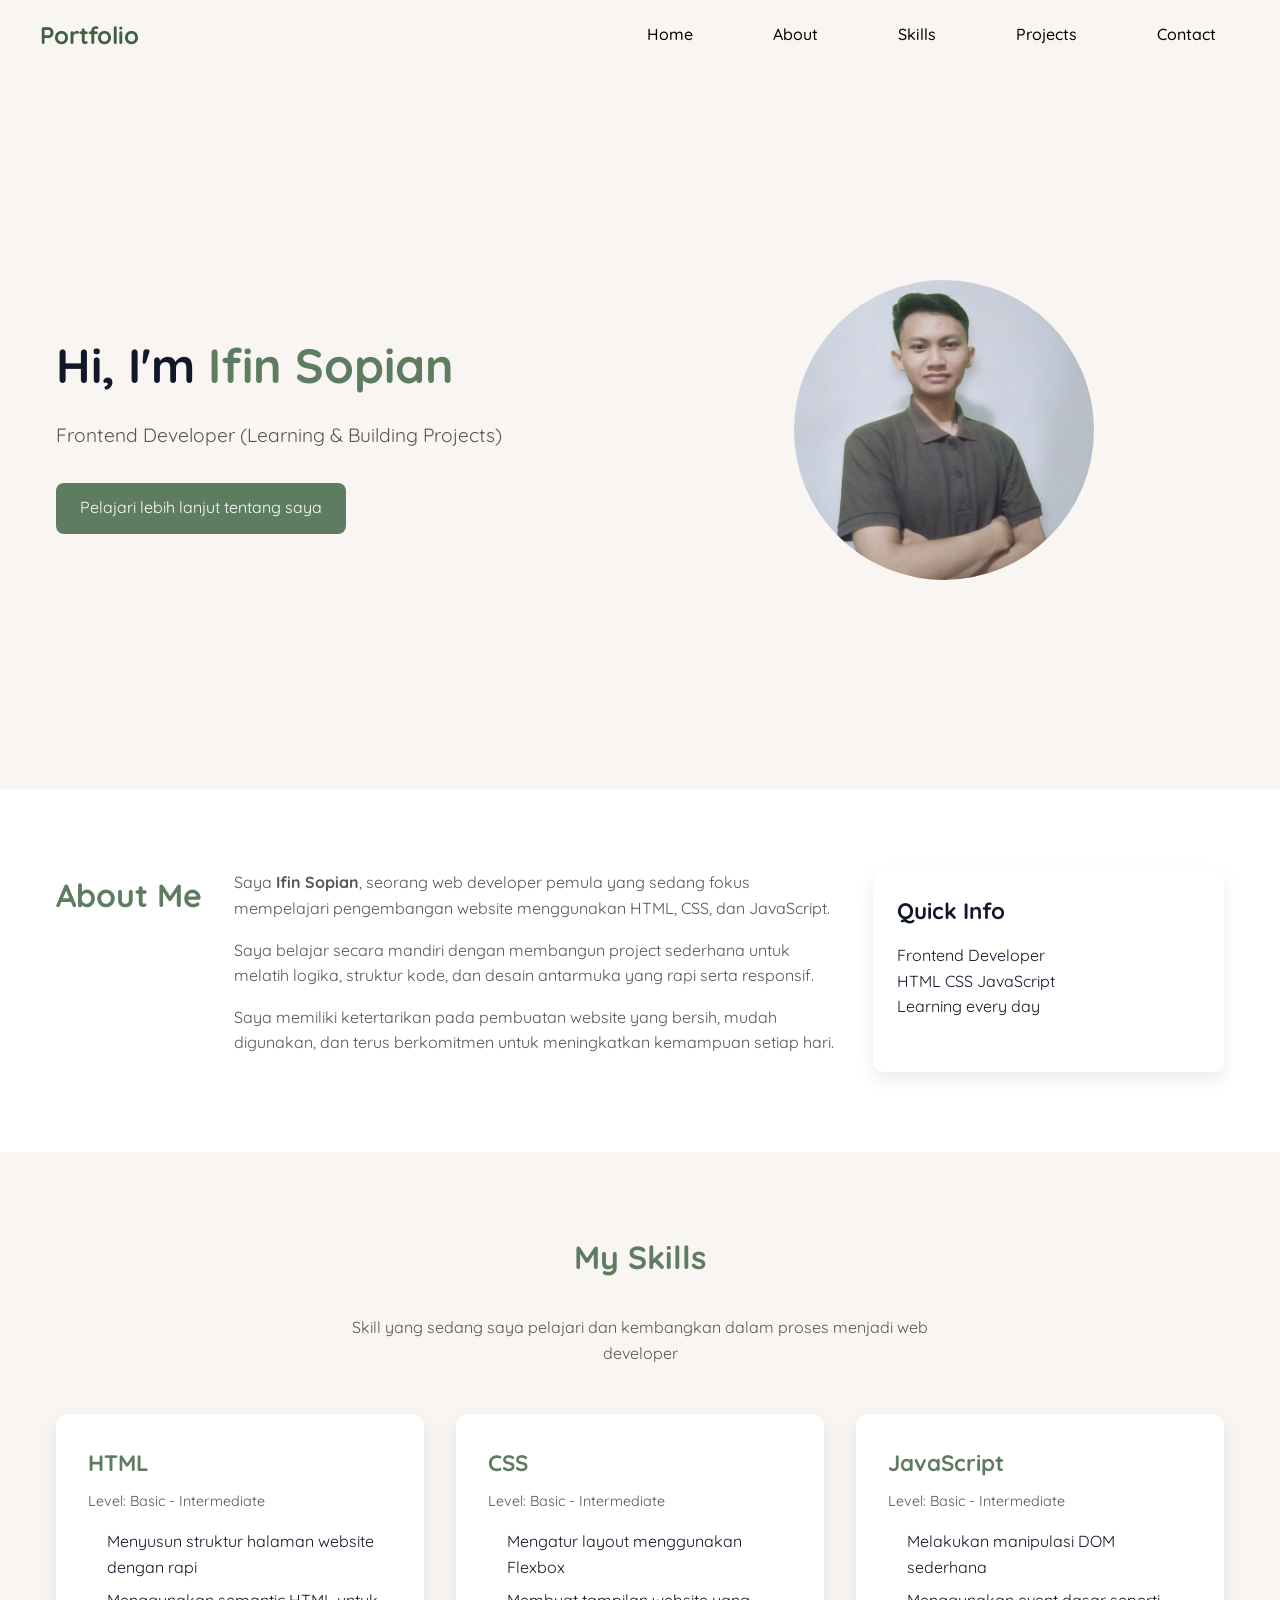
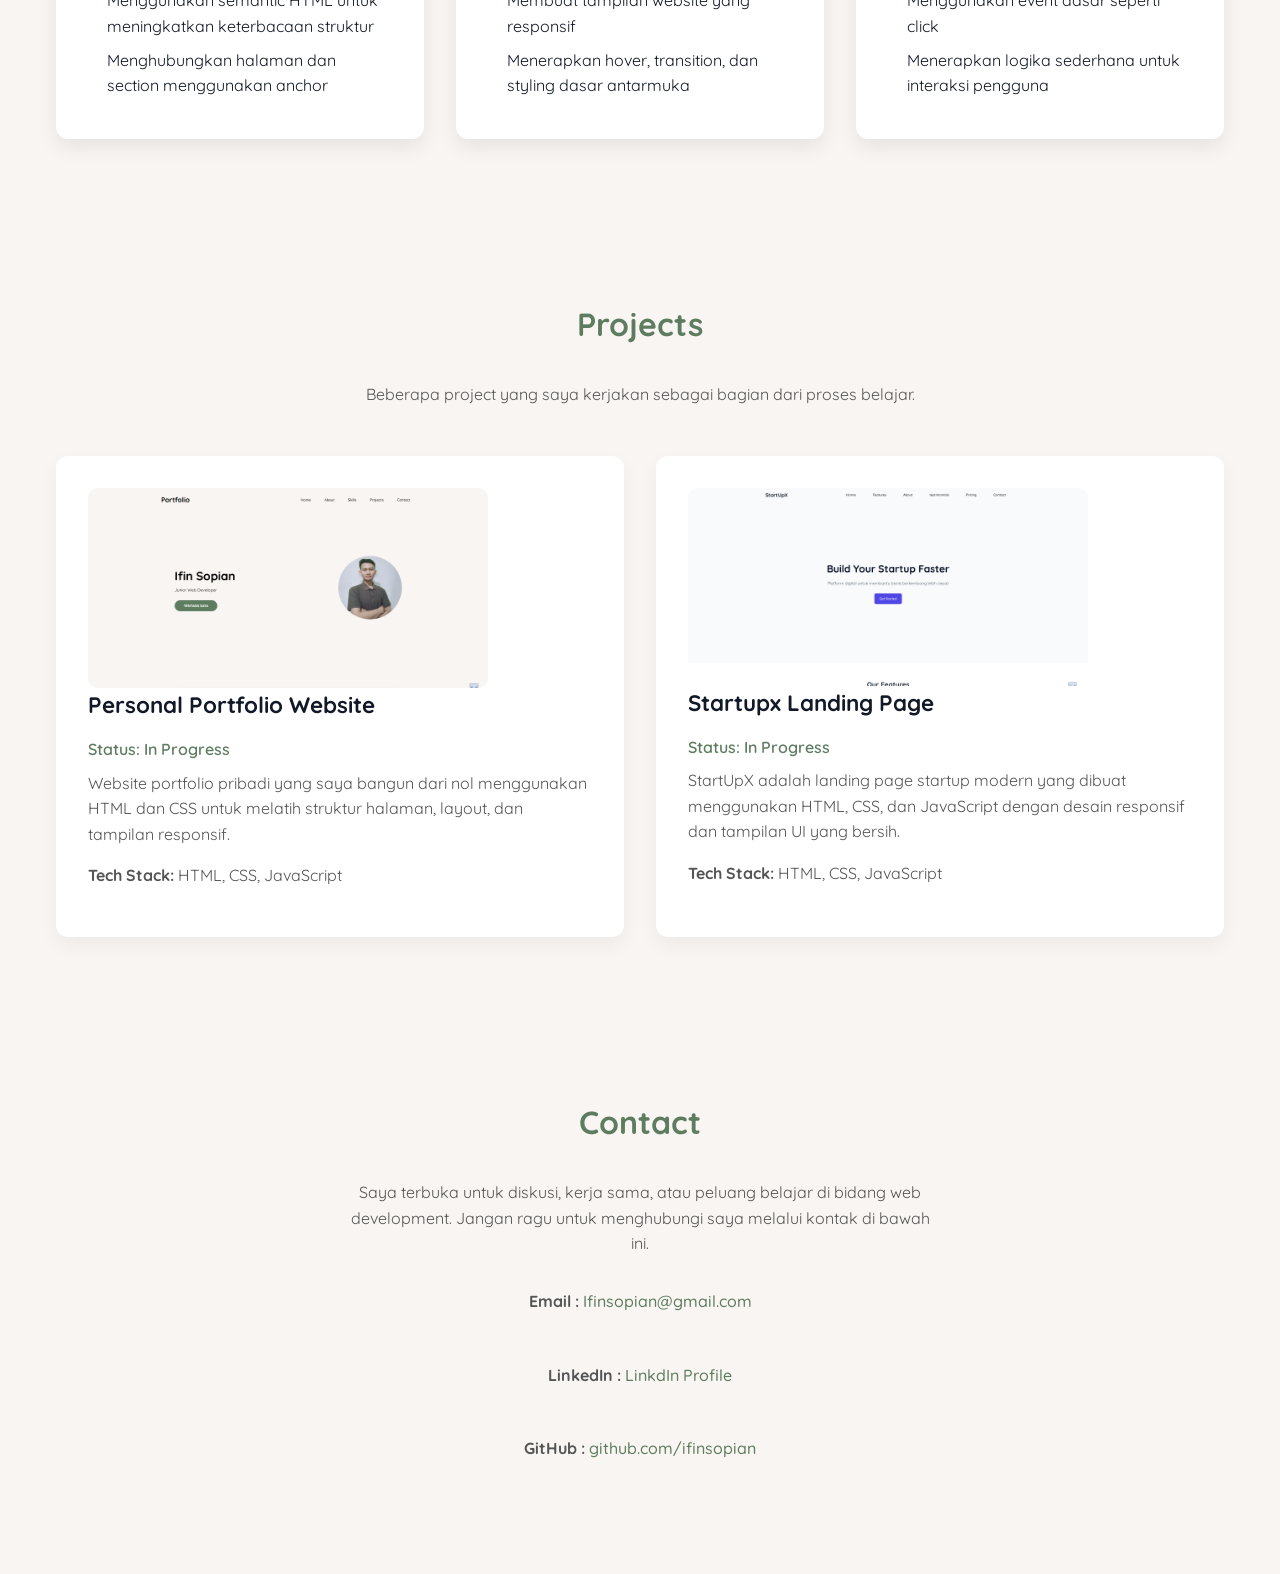
==== index.html @ 89c4efba "Add files via upload" ====
<!DOCTYPE html>
<html lang="id">
<head>
	<meta charset="utf-8">
	<meta name="viewport" content="width=device-width, initial-scale=1">
	<title>Ifin Sopian | Frontend Developer Portfolio</title>
	
	<link rel="stylesheet" type="text/css" href="css/app.css">
	<link rel="stylesheet" href="https://unpkg.com/aos@next/dist/aos.css" />

	<!-- google font -->
	<link rel="preconnect" href="https://fonts.googleapis.com">
	<link rel="preconnect" href="https://fonts.gstatic.com" crossorigin>
	<link href="https://fonts.googleapis.com/css2?family=Quicksand:wght@300..700&display=swap" rel="stylesheet">
	
	<meta name="author" content="ifin sopian">
	<meta name="keywords" content="Frontend Developer, HTML CSS JavaScript, Web Developer Portfolio.">
</head>
<body>
	<header class="navbar">
		<div class="container navbar-container">
			<div class="logo">
				<a href="#hero" class="logo-text">Portfolio</a>
			</div>
			<!-- toggle hamburger menu-->
			<button class="nav-toggle" aria-label="toggle navigation">
				<span></span>
				<span></span>
				<span></span>
			</button>
			<!-- batas toggle -->
			<nav class="nav-list" aria-label="Main Navigation" >
				<!-- screen reader bisa membedakan jika ada 2 nav -->
				<ul>
					<li><a href="#hero">Home</a></li>
					<li><a href="#about">About</a></li>
					<li><a href="#skills">Skills</a></li>
					<li><a href="#projects">Projects</a></li>
					<li><a href="#contact">Contact</a></li>
				</ul>
			</nav>
		</div>
	</header>

	<main>
		<section id="hero" aria-labelledby="hero-title">
			<div class="container hero-wrapper">

				<div class="content-description" data-aos="fade-up" data-aos-duration="300">
					<h1 class="title" id="hero-title">Hi, I'm <span>Ifin Sopian</span></h1>

					<p class="subtitle">Frontend Developer (Learning & Building Projects)</p>

					<a href="#about" class="btn-primary">Pelajari lebih lanjut tentang saya</a>
				</div>	

				<div class="content-image" data-aos="fade-left" data-aos-duration="300">
					<img src="img/ifin.png" alt="Foto Ifin Sopian, Frontend Developer" loading="lazy">
				</div>

			</div>
		</section>

		<section id="about">
			<div class="container about-wrapper">
				<h2 class="section-title">About Me</h2>

				<div class="about-content">
					<p>Saya <strong>Ifin Sopian</strong>, seorang web developer pemula yang sedang fokus mempelajari pengembangan website menggunakan HTML, CSS, dan JavaScript.</p>
					<p>Saya belajar secara mandiri dengan membangun project sederhana untuk melatih logika, struktur kode, dan desain antarmuka yang rapi serta responsif.</p>
					<p>Saya memiliki ketertarikan pada pembuatan website yang bersih, mudah digunakan, dan terus berkomitmen untuk meningkatkan kemampuan setiap hari.</p>	
				</div>

				<aside class="about-sidebar">
					<h3>Quick Info</h3>
					<ul>
						<li>Frontend Developer</li>
						<li>HTML CSS JavaScript</li>
						<li>Learning every day</li>
					</ul>
				</aside>
			</div>
		</section>

		<section id="skills">
			<div class="container">

				<h2 class="section-title">My Skills</h2>
				<p class="section-description">Skill yang sedang saya pelajari dan kembangkan dalam proses menjadi web developer</p>

				<div class="skills-grid">
					<article class="skill-card" data-aos="fade-right" data-aos-duration="300">
						<h3>HTML</h3>
						<p class="skill-level">Level: Basic - Intermediate</p>
						<ul>
							<li>Menyusun struktur halaman website dengan rapi</li>
							<li>Menggunakan semantic HTML untuk meningkatkan keterbacaan struktur</li>
							<li>Menghubungkan halaman dan section menggunakan anchor</li>
						</ul>
					</article>

					<article class="skill-card" data-aos="fade-up" data-aos-duration="300">
						<h3>CSS</h3>
						<p class="skill-level">Level: Basic - Intermediate</p>
						<ul>
							<li>Mengatur layout menggunakan Flexbox</li>
							<li>Membuat tampilan website yang responsif</li>
							<li>Menerapkan hover, transition, dan styling dasar antarmuka</li>
						</ul>	
					</article>

					<article class="skill-card" data-aos="fade-left" data-aos-duration="300">
						<h3>JavaScript</h3>
						<p class="skill-level">Level: Basic - Intermediate</p>
						<ul>
							<li>Melakukan manipulasi DOM sederhana</li>
							<li>Menggunakan event dasar seperti click</li>
							<li>Menerapkan logika sederhana untuk interaksi pengguna</li>
						</ul>
					</article>
				</div>

			</div>
		</section>

		<section id="projects">
			<div class="container">

				<h2 class="section-title">Projects</h2>
				<p class="section-description">Beberapa project yang saya kerjakan sebagai bagian dari proses belajar.</p>

				<div class="project-grid">
				<article class="project-card" data-aos="zoom-in" data-aos-duration="300">
					<div class="project-image">
						<img src="img/my-portfolio.png" alt="Personal Portfolio Website" loading="lazy">
					</div>

					<div class="project-content">
						<h3>Personal Portfolio Website</h3>
						<p class="project-status">Status: In Progress</p>

						<p>Website portfolio pribadi yang saya bangun dari nol menggunakan HTML dan CSS untuk melatih struktur halaman, layout, dan tampilan responsif.</p>
						<p><strong>Tech Stack:</strong> HTML, CSS, JavaScript</p>
					</div>
				</article>

				<article class="project-card" data-aos="zoom-in" data-aos-duration="300">
					<div class="project-image">
						<img src="img/startupx-landing-page.png" alt="Startupx-Landing-Page" loading="lazy">
					</div>

					<div class="project-content">
						<h3>Startupx Landing Page</h3>
						<p class="project-status">Status: In Progress</p>

						<p>StartUpX adalah landing page startup modern yang dibuat menggunakan HTML, CSS, dan JavaScript dengan desain responsif dan tampilan UI yang bersih.</p>
						<p><strong>Tech Stack:</strong> HTML, CSS, JavaScript</p>
					</div>
				</article>
				</div>

			</div>
		</section>

		<section id="contact">
			<div class="container">
				<h2 class="section-title">Contact</h2>
				<p>Saya terbuka untuk diskusi, kerja sama, atau peluang belajar di bidang web development. Jangan ragu untuk menghubungi saya melalui kontak di bawah ini.</p>

				<address class="contact-info">
					<p>
						<strong>Email :</strong>
						<a href="mailto:ifinsopian@gmail.com">Ifinsopian@gmail.com</a>
					</p>
					<p>
						<strong>LinkedIn :</strong>
						<a href="..." target="_blank" rel="noopener noreferrer">LinkdIn Profile</a>
					</p>
					<p>
						<strong>GitHub :</strong>
						<!-- pakai rel kalau link eksternal ada target _blank keamanan dan privacy-->
						<a href="..." target="_blank" rel="noopener noreferrer">github.com/ifinsopian</a>
					</p>
				</address>
			</div>
		</section>
	</main>

	<script>
		const toggle = document.querySelector(".nav-toggle");
		const nav = document.querySelector(".nav-list");

		toggle.addEventListener("click", () => {
			nav.classList.toggle("active");
			toggle.classList.toggle("active");
		});
	</script>
	  <script src="https://unpkg.com/aos@next/dist/aos.js"></script>
  <script>
    AOS.init();
  </script>
</body>
</html>
---- css/app.css ----
/* CSS BASED */
*,
*::before,
*::after{
	box-sizing: border-box;
	margin: 0;
	padding: 0;
}

:root{
	--primary:#5e7c60;
	--primary-dark:#3f5f42;
	--bg:#f9f5f2;
	/* background-color: var(--bg); */
}

html{
	scroll-behavior: smooth;
}

body{
	font-family: 'Quicksand', sans-serif;
	line-height: 1.6;
	background-color: #f9f5f2;
	color: #111827;
	/* tambahan */
	display: flex;
	flex-direction: column;
}

.container{
	width: 100%;
	max-width: 1200px;
	margin-inline: auto;
	padding-inline: 1rem;
}

section{
	padding: 5rem 0;
	width: 100%;
	scroll-margin-top: 70px;
}

h1{
	font-size: 3rem;
	font-weight: 700;
}

h2{
	font-size: 2rem;
	margin-bottom: 1.5rem;
}

h3{
	font-size: 1.4rem;
	margin-bottom: 0.8rem;
}

p{
	color: #555;
	margin-bottom: 1rem;
}

img{
	max-width: 100%;
	display: block;
	/* max-width → gambar tidak overflow
	display block → menghilangkan gap bawah */
}

a{
	text-decoration: none;
	color: inherit;
	transition: 0.2s ease;
}

.btn-primary{
	display: inline-block;
	padding: 0.8rem 1.5rem;
	background-color: #5e7c60;
	color: white;
	border-radius: 8px;
	transition: 0.3s ease;
	cursor: pointer;
}

.btn-primary:hover{
	background-color: #3f5f42;
}

input,
textarea,
button,
select{
	font: inherit;
}

ul,
ol{
	list-style: none;
}

button{
	border: none;
	background: none;
	cursor: pointer;
}
/* END CSS BASED */
/* toggle */
.nav-toggle{
	display: none;
	background: none;
	border: none;
	font-size: 1.8rem;
	cursor: pointer;
}

.nav-toggle span{
	display: block;
	width: 25px;
	height: 3px;
	background: #111827;
	margin: 5px 0;
	transition: 0.3s;
	border-radius: 2px;
}

.nav-toggle.active span:nth-child(1){
	transform: rotate(45deg)translate(5px, 5px);
}

.nav-toggle.active span:nth-child(2){
	opacity: 0;
}

.nav-toggle.active span:nth-child(3){
	transform: rotate(-45deg)translate(6px, -6px);
}
/* end toggle */
/*SECTION NAVBAR*/
.logo-text{
	font-size: 1.5rem;
	font-weight: 700;
	color: #3f5f42;
}

.navbar{
	position: sticky;
	top: 0;
	background-color: #f9f5f2;
	z-index: 999;
}

.navbar-container{
	display: flex;
	justify-content: space-between;
	align-items: center;
	padding: 1rem 0;
}

.nav-list ul{
	display: flex;
	flex-direction: row;
	flex-wrap: wrap;
	gap: 2rem;
	list-style: none;
	padding: 0;
	margin: 0;
}

.nav-list a{
	text-decoration: none;
	padding: 0.5rem 1.5rem;
	font-weight: 500;
	border-radius: 999px;
	color: black;
	transition: 0.2s ease;
}

.nav-list a:hover{
	background-color: #5e7c60;
	color: white;
}
/* END SECTION NAVBAR */

/*SECTION HERO*/
.hero-wrapper{
	display: flex;
	align-items: center;
	justify-content: space-between;
	gap: 3rem;
}

.content-description{
	flex: 1;
}

.content-image{
	flex: 1;
	display: flex;
	justify-content: center;
}

.content-image img{
	width: 300px;
	border-radius: 100%;
}

.title span{
	color: #5e7c60;
}

.subtitle{
	margin: 1rem 0 2rem;
	font-size: 1.2rem;
}

#hero{
	min-height: 80vh;
	display: flex;
	align-items: center;
}
/* END SECTION HERO */

/* SECTION ABOUT */
#about{
	background-color: #fff;
}

.about-wrapper{
	/* text-align: center; */
	display: flex;
	gap: 2rem;
}


.about-content{
	max-width: 700px;
	/* ukuran ideal untuk membaca paragraf di web */
	margin: 0 auto;
	text-align: left;
	flex: 2;
}

.about-content P{
	margin-bottom: 1rem;
}

.about-sidebar{
	flex: 1;
	background: white;
	padding: 1.5rem;
	border-radius: 10px;
	box-shadow: 0 8px 20px rgba(0, 0, 0, 0.08);
}
/* END SECTION ABOUT */

/* SECTION SKILLS */
#skills{
	background-color: #f9f5f2;
}

.section-title{
	text-align: center;
	margin-bottom: 2rem;
	color: #5e7c60;
}

.section-description{
	text-align: center;
	max-width: 600px;
	margin: 0 auto 3rem;
}

.skills-grid{
	display: grid;
	grid-template-columns: repeat(3,1fr);
	gap: 2rem;
}

.skill-card{
	background-color: white;
	padding: 2rem;
	border-radius: 12px;
	box-shadow: 0 8px 20px rgba(0, 0, 0, 0.08);
	transition: transform 0.2s ease, box-shadow 0.2s ease;
}

.skill-card:hover{
	transform: translateY(-5px);
	box-shadow: 0 15px 35px rgba(0, 0, 0, 0.15);
}

.skill-card h3{
	color: #5e7c60;
	margin-bottom: 0.5rem;
}

.skill-level{
	font-size: 0.9rem;
	margin-bottom: 1rem;
}

.skill-card ul{
	padding-left: 1.2rem;
}

.skill-card li{
	margin-bottom: 0.5rem;
}
/* END SECTION SKILLS */

/*SECTION PROJECTS*/
.project-grid{
	display: grid;
	grid-template-columns: repeat(2,1fr);
	gap: 2rem;
}

.project-card{	
	align-items: center;

	background-color: white;
	padding: 2rem;
	border-radius: 12px;

	box-shadow: 0 8px 20px rgba(0, 0, 0, 0.05);
	transition: transform 0.25s ease, box-shadow 0.25s ease;

	flex-wrap: wrap;
}

.project-image img{
	width: 100%;
	max-width: 400px;
	border-radius: 10px;
	display: block;
}

.project-content h3{
	margin-top: 0;
}

.project-status{
	color: #5e7c60;
	font-weight: 600;
	margin-bottom: 0.5rem;
}

.project-card:hover{
	transform: translateY(-6px);
	box-shadow: 0 18px 40px rgba(0, 0, 0, 0.1);
}
/* END SECTION PROJECTS */

/*SECTION CONTACT*/
#contact{
	text-align: center;
}

#contact p{
	max-width: 600px;
	margin: 0 auto 2rem;
}

.contact-info{
	display: flex;
	flex-direction: column;
	gap: 1rem;
	align-items: center;

}

.contact-info a{
	color: #5e7c60;
	text-decoration: none;
	font-weight: 500;
	transition: color 0.2s ease;
}

.contact-info a:hover{
	color: #3f5f42;
	text-decoration: underline;
}

.contact-info{
	font-style: normal;
}
/* END SECTION CONTACT */

/* RESPONSIVE */
@media(max-width: 992px){

}

@media (max-width: 768px){
	
	.nav-toggle{
		display: block;
	}

	.nav-list{
		display: none;
		position: absolute;
		width: 100%;
		top: 100%;
		left: 0;
		width: 100%;
		background: #fff;
		padding: 1rem 0;
		box-shadow: 0 10px 20px rgba(0, 0, 0, 0.08);
	}

	.nav-list a{
		display: block;
		width: 100%;
		text-align: center;
		padding: 0.8rem 0;
	}
	.nav-list.active{
		display: block;
	}
	.nav-list ul{
		flex-direction: column;
		gap: 1rem;
		align-items: center;
	}
	/*hero*/
	.hero-wrapper{
		flex-direction: column-reverse;
		text-align: center;
	}
	.content-image img{
		width: 220px;
	}
	.content-description{
		max-width: 100%;
	}

	/* skills */
	.skills-grid{
		grid-template-columns: 1fr;
	}

	/* projects */
	.project-grid{
		grid-template-columns: 1fr;
	}
	.project-card{
		flex-direction: column;
		text-align: center;
	}
	.project-image img{
		max-width: 100%;
	}
}

@media (max-width: 576px){
/*KECILKAN FONT DAN SPASI*/
	/*hero*/
h1{
	font-size: 2.2rem;
}
.hero-wrapper{
	gap: 2rem;
}
.content-image img{
	width: 180px;
}

/* contact */
#contact p{
	padding: 0 1rem;
}
.contact-info{
	padding: 1.5rem;
}
}
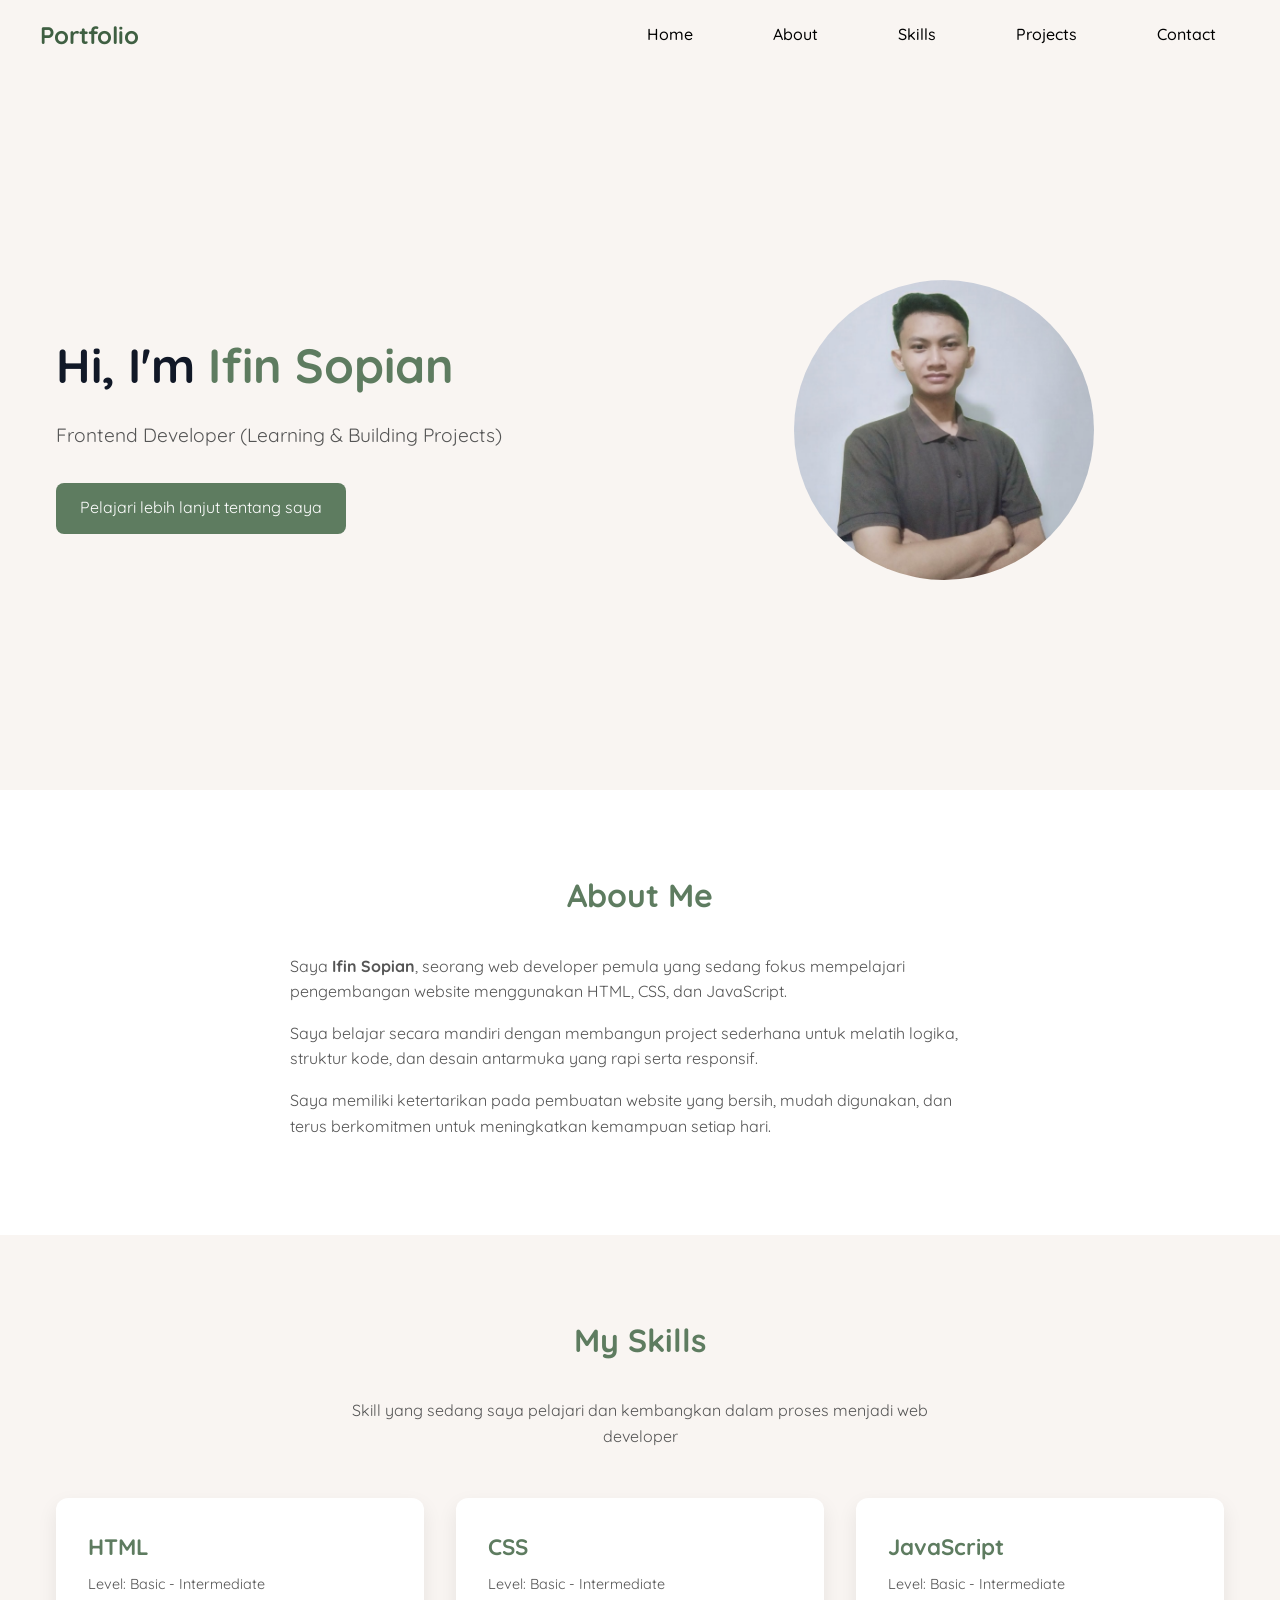
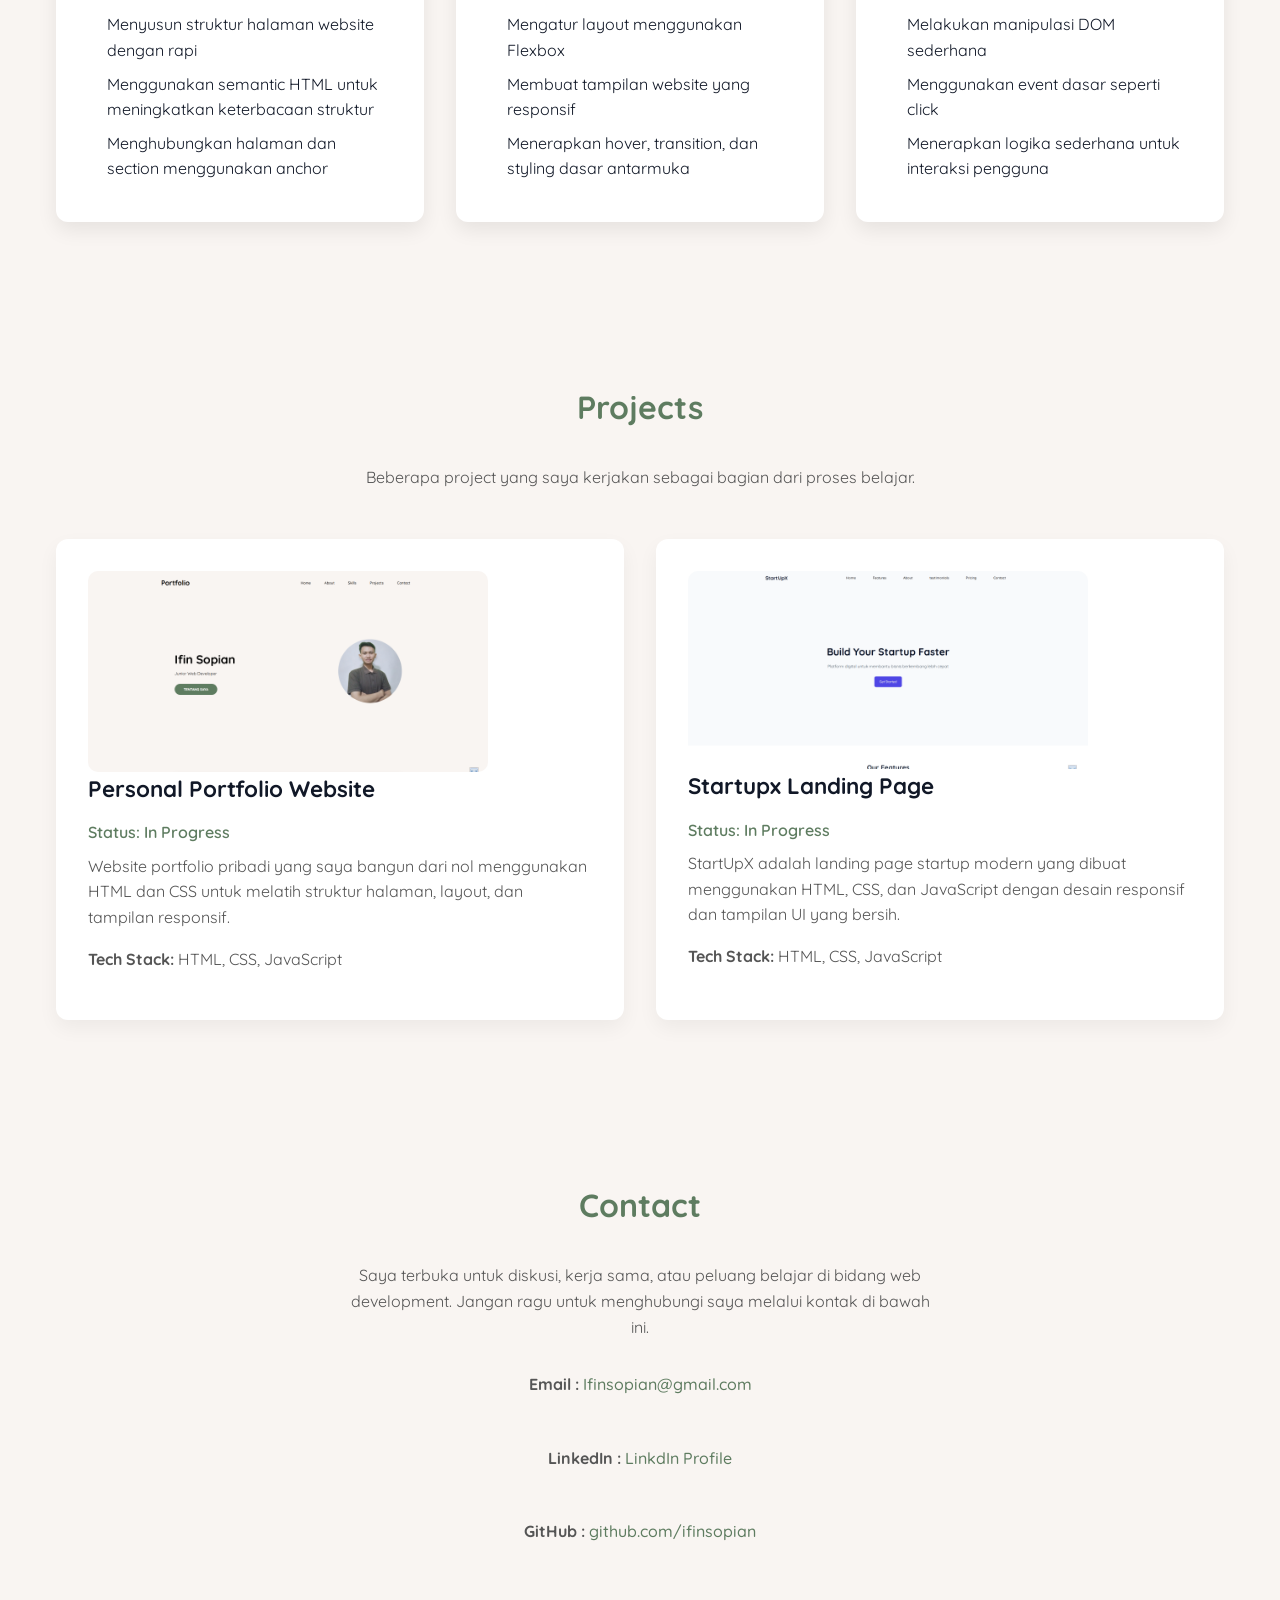
==== commit 827c6eaa: "Add files via upload" ====
--- a/index.html
+++ b/index.html
@@ -70,15 +70,6 @@
 					<p>Saya belajar secara mandiri dengan membangun project sederhana untuk melatih logika, struktur kode, dan desain antarmuka yang rapi serta responsif.</p>
 					<p>Saya memiliki ketertarikan pada pembuatan website yang bersih, mudah digunakan, dan terus berkomitmen untuk meningkatkan kemampuan setiap hari.</p>	
 				</div>
-
-				<aside class="about-sidebar">
-					<h3>Quick Info</h3>
-					<ul>
-						<li>Frontend Developer</li>
-						<li>HTML CSS JavaScript</li>
-						<li>Learning every day</li>
-					</ul>
-				</aside>
 			</div>
 		</section>
 
--- a/css/app.css
+++ b/css/app.css
@@ -189,6 +189,7 @@
 	align-items: center;
 	justify-content: space-between;
 	gap: 3rem;
+	flex-wrap: wrap;
 }
 
 .content-description{
@@ -229,7 +230,7 @@
 
 .about-wrapper{
 	/* text-align: center; */
-	display: flex;
+	/* display: flex; */
 	gap: 2rem;
 }
 
@@ -239,7 +240,7 @@
 	/* ukuran ideal untuk membaca paragraf di web */
 	margin: 0 auto;
 	text-align: left;
-	flex: 2;
+	flex: 1;
 }
 
 .about-content P{
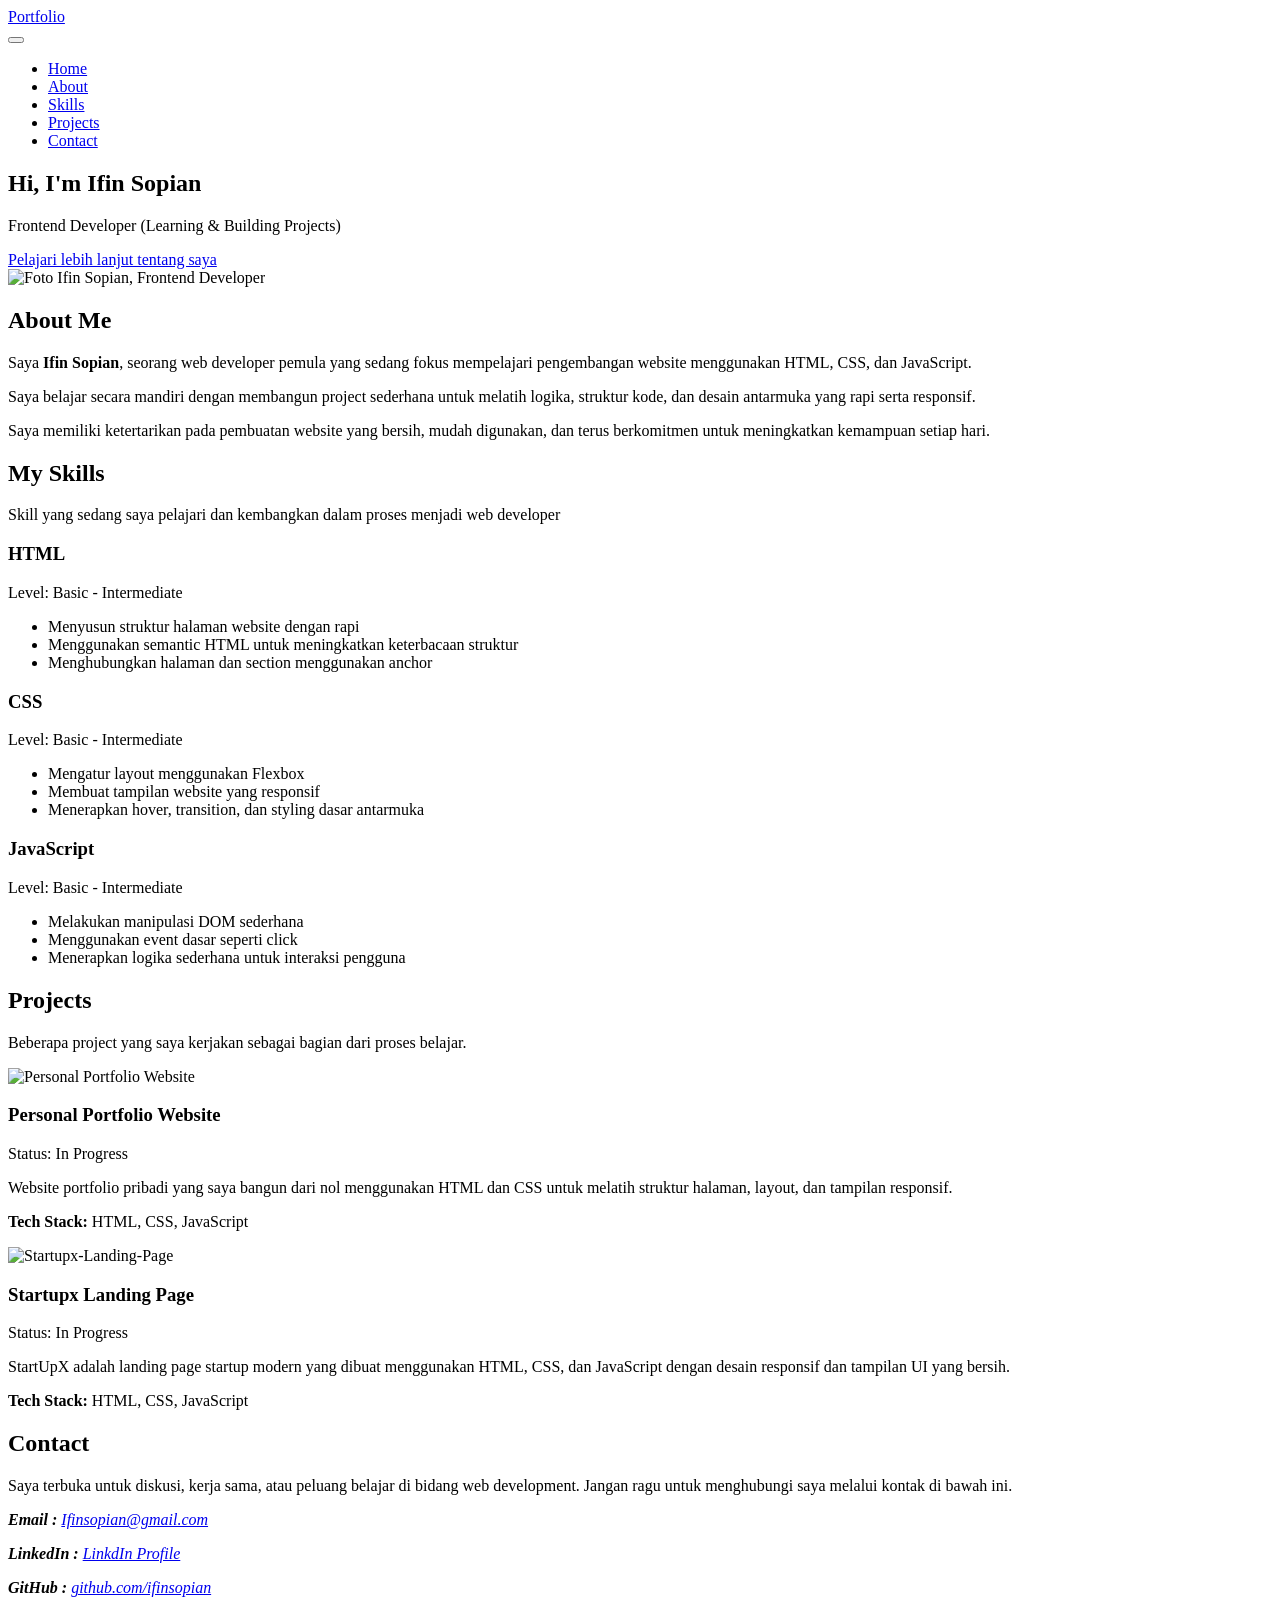
==== commit 0899fbea: "Add files via upload" ====
--- a/index.html
+++ b/index.html
@@ -5,20 +5,34 @@
 	<meta name="viewport" content="width=device-width, initial-scale=1">
 	<title>Ifin Sopian | Frontend Developer Portfolio</title>
 	
-	<link rel="stylesheet" type="text/css" href="css/app.css">
+	<!-- SEO -->
+    <meta name="author" content="ifin sopian">
+	<meta name="keywords" content="Frontend Developer, HTML CSS JavaScript, Web Developer Portfolio.">
+
+    <!-- Favicon -->
+    <link rel="icon" type="image/png" sizes="32x32" href="assets/icons/favicon.png">
+    <link rel="apple-touch-icon" href="assets/icons/favicon.png">
+
+	<!-- css -->
+	<link rel="stylesheet" type="text/css" href="assets/css/style.css">
 	<link rel="stylesheet" href="https://unpkg.com/aos@next/dist/aos.css" />
 
 	<!-- google font -->
 	<link rel="preconnect" href="https://fonts.googleapis.com">
 	<link rel="preconnect" href="https://fonts.gstatic.com" crossorigin>
 	<link href="https://fonts.googleapis.com/css2?family=Quicksand:wght@300..700&display=swap" rel="stylesheet">
-	
-	<meta name="author" content="ifin sopian">
-	<meta name="keywords" content="Frontend Developer, HTML CSS JavaScript, Web Developer Portfolio.">
+
+	<!-- Open Graph -->
+    <meta property="og:title" content="ifin sopian">
+    <meta property="og:description" content="Frontend Developer, HTML CSS JavaScript, Web Developer Portfolio.">
+    <meta property="og:image" content="assets/images/og-image.jpg">
+    <meta property="og:type" content="website">
+    <meta property="og:locale" content="id_ID">
+    <meta property="og:url" content="https://ifinsopian.com">
 </head>
 <body>
-	<header class="navbar">
-		<div class="container navbar-container">
+	<header class="site-header">
+		<div class="container header-container">
 			<div class="logo">
 				<a href="#hero" class="logo-text">Portfolio</a>
 			</div>
@@ -29,9 +43,9 @@
 				<span></span>
 			</button>
 			<!-- batas toggle -->
-			<nav class="nav-list" aria-label="Main Navigation" >
+			<nav class="nav" aria-label="Main Navigation" >
 				<!-- screen reader bisa membedakan jika ada 2 nav -->
-				<ul>
+				<ul class="nav-list">
 					<li><a href="#hero">Home</a></li>
 					<li><a href="#about">About</a></li>
 					<li><a href="#skills">Skills</a></li>
@@ -43,10 +57,10 @@
 	</header>
 
 	<main>
-		<section id="hero" aria-labelledby="hero-title">
-			<div class="container hero-wrapper">
-
-				<div class="content-description" data-aos="fade-up" data-aos-duration="300">
+		<section id="hero" class="hero" aria-labelledby="hero-title">
+			<div class="container hero-container">
+
+				<div class="hero-text" data-aos="fade-up" data-aos-duration="300">
 					<h1 class="title" id="hero-title">Hi, I'm <span>Ifin Sopian</span></h1>
 
 					<p class="subtitle">Frontend Developer (Learning & Building Projects)</p>
@@ -54,15 +68,15 @@
 					<a href="#about" class="btn-primary">Pelajari lebih lanjut tentang saya</a>
 				</div>	
 
-				<div class="content-image" data-aos="fade-left" data-aos-duration="300">
-					<img src="img/ifin.png" alt="Foto Ifin Sopian, Frontend Developer" loading="lazy">
-				</div>
-
-			</div>
-		</section>
-
-		<section id="about">
-			<div class="container about-wrapper">
+				<div class="hero-image" data-aos="fade-left" data-aos-duration="300">
+					<img src="assets/images/hero.png" alt="Foto Ifin Sopian, Frontend Developer" loading="lazy">
+				</div>
+
+			</div>
+		</section>
+
+		<section id="about" class="about">
+			<div class="container about-container">
 				<h2 class="section-title">About Me</h2>
 
 				<div class="about-content">
@@ -73,8 +87,8 @@
 			</div>
 		</section>
 
-		<section id="skills">
-			<div class="container">
+		<section id="skills" class="skills">
+			<div class="container skills-container">
 
 				<h2 class="section-title">My Skills</h2>
 				<p class="section-description">Skill yang sedang saya pelajari dan kembangkan dalam proses menjadi web developer</p>
@@ -114,8 +128,8 @@
 			</div>
 		</section>
 
-		<section id="projects">
-			<div class="container">
+		<section id="projects" class="projects">
+			<div class="container projects-container">
 
 				<h2 class="section-title">Projects</h2>
 				<p class="section-description">Beberapa project yang saya kerjakan sebagai bagian dari proses belajar.</p>
@@ -123,7 +137,7 @@
 				<div class="project-grid">
 				<article class="project-card" data-aos="zoom-in" data-aos-duration="300">
 					<div class="project-image">
-						<img src="img/my-portfolio.png" alt="Personal Portfolio Website" loading="lazy">
+						<img src="assets/images/projects/my-portfolio.png" alt="Personal Portfolio Website" loading="lazy">
 					</div>
 
 					<div class="project-content">
@@ -137,7 +151,7 @@
 
 				<article class="project-card" data-aos="zoom-in" data-aos-duration="300">
 					<div class="project-image">
-						<img src="img/startupx-landing-page.png" alt="Startupx-Landing-Page" loading="lazy">
+						<img src="assets/images/projects/startupx-landing-page.png" alt="Startupx-Landing-Page" loading="lazy">
 					</div>
 
 					<div class="project-content">
@@ -153,8 +167,8 @@
 			</div>
 		</section>
 
-		<section id="contact">
-			<div class="container">
+		<section id="contact" class="contact">
+			<div class="container contact-container">
 				<h2 class="section-title">Contact</h2>
 				<p>Saya terbuka untuk diskusi, kerja sama, atau peluang belajar di bidang web development. Jangan ragu untuk menghubungi saya melalui kontak di bawah ini.</p>
 
